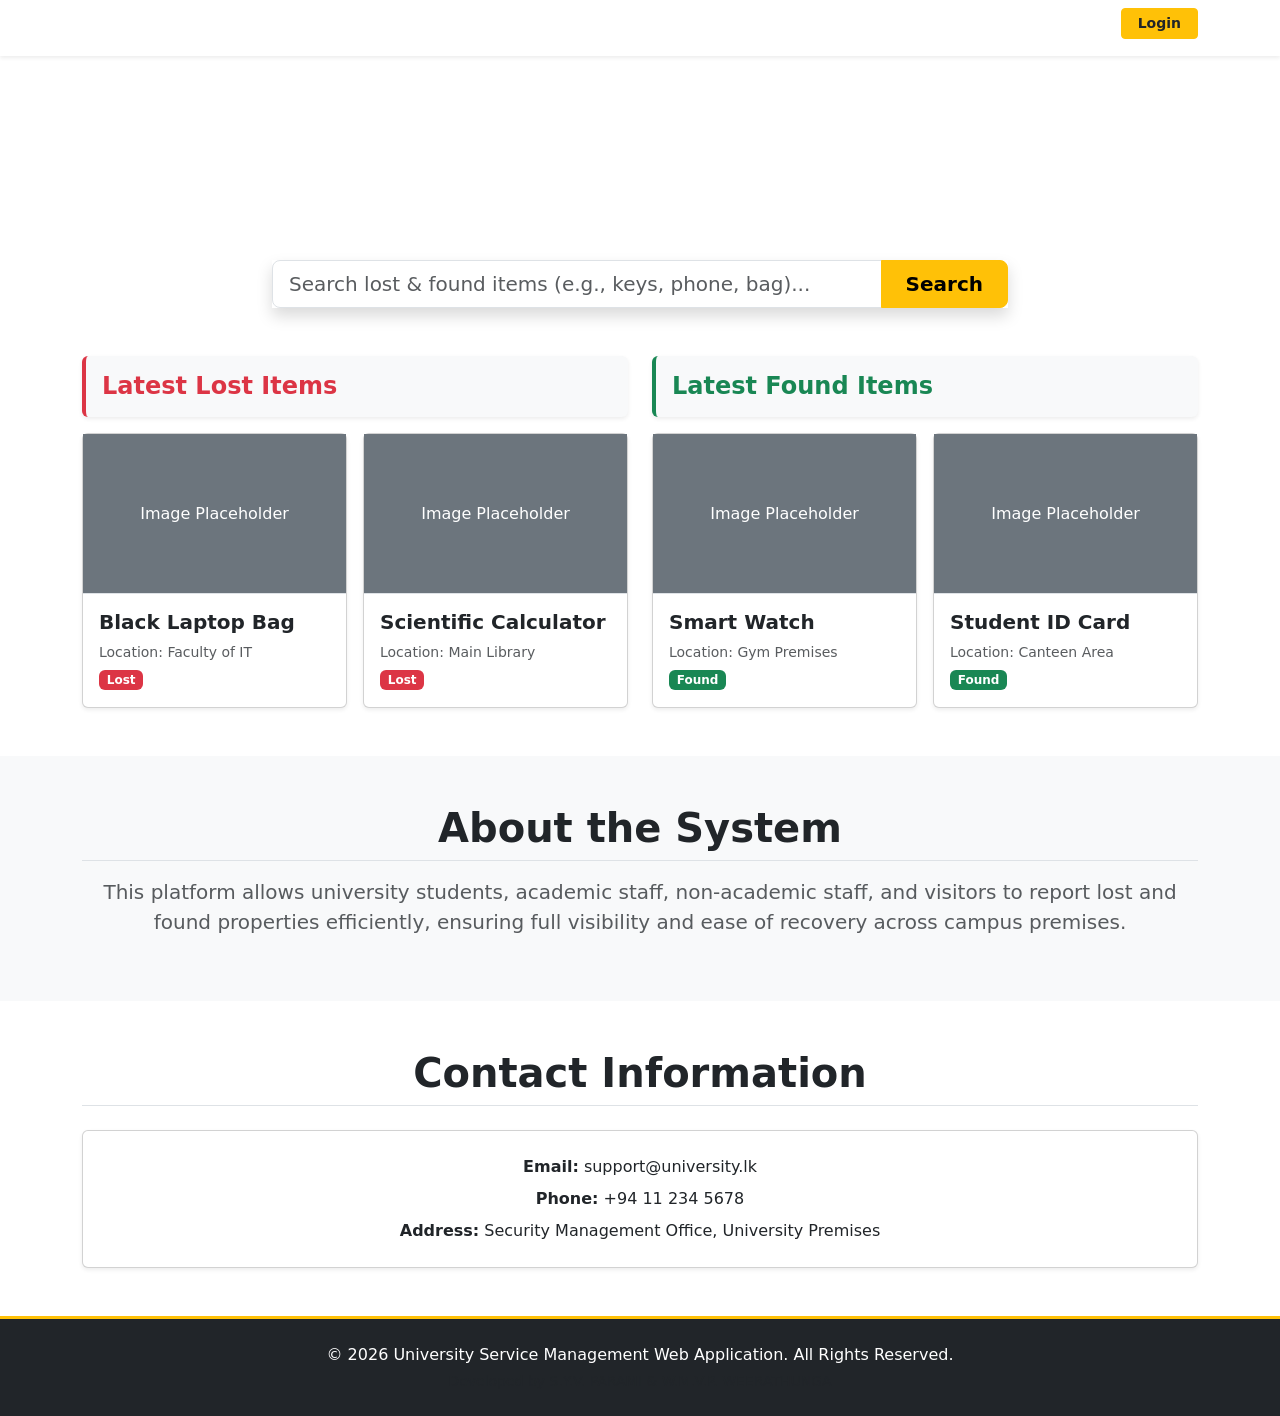
==== index.html @ de86390f "Add Phase 2 frontend design" ====
<!DOCTYPE html>
<html lang="en">
<head>
    <meta charset="UTF-8">
    <meta name="viewport" content="width=device-width, initial-scale=1.0">
    <title>University Inquiry & Lost Property System</title>
    <!-- Bootstrap 5 CSS -->
    <link href="https://cdn.jsdelivr.net/npm/bootstrap@5.3.2/dist/css/bootstrap.min.css" rel="stylesheet">
    <!-- Custom CSS -->
    <link rel="stylesheet" href="assets/css/style.css">
</head>
<body>

    <!-- Navigation Bar -->
    <nav class="navbar navbar-expand-lg navbar-dark bg-university shadow-sm sticky-top">
        <div class="container">
            <a class="navbar-brand fw-bold" href="index.html">UniLostFound</a>
            <button class="navbar-toggler" type="button" data-bs-toggle="collapse" data-bs-target="#navbarNav">
                <span class="navbar-toggler-icon"></span>
            </button>
            <div class="collapse navbar-collapse" id="navbarNav">
                <ul class="navbar-nav ms-auto fw-semibold">
                    <li class="nav-item"><a class="nav-link active" href="index.html">Home</a></li>
                    <li class="nav-item"><a class="nav-link" href="index.html#about">About</a></li>
                    <li class="nav-item"><a class="nav-link" href="report.html">Lost & Found</a></li>
                    <li class="nav-item"><a class="nav-link" href="dashboard.html">Dashboard</a></li>
                    <li class="nav-item"><a class="nav-link" href="index.html#contact">Contact</a></li>
                    <li class="nav-item"><a class="btn btn-warning btn-sm ms-lg-2 px-3 text-dark fw-bold" href="auth.html">Login</a></li>
                </ul>
            </div>
        </div>
    </nav>

    <!-- Hero Search Section -->
    <header class="hero-section text-center text-white d-flex align-items-center">
        <div class="container">
            <h1 class="display-4 fw-bold mb-3">UNIVERSITY INQUIRY & LOST PROPERTY SYSTEM</h1>
            <p class="lead mb-4">Report, search, and recover lost items quickly within the campus community.</p>
            <div class="row justify-content-center">
                <div class="col-md-8">
                    <div class="input-group input-group-lg shadow">
                        <input type="text" class="form-control" placeholder="Search lost & found items (e.g., keys, phone, bag)...">
                        <a href="report.html" class="btn btn-warning px-4 fw-bold">Search</a>
                    </div>
                </div>
            </div>
        </div>
    </header>

    <!-- Latest Items Showcase (Cards Component) -->
    <main class="container my-5">
        <div class="row g-4">
            <!-- Latest Lost Items -->
            <div class="col-md-6">
                <div class="p-3 bg-light rounded shadow-sm mb-3 border-start border-4 border-danger">
                    <h3 class="h4 text-danger fw-bold mb-0">Latest Lost Items</h3>
                </div>
                <div class="row row-cols-1 row-cols-sm-2 g-3">
                    <div class="col">
                        <div class="card h-100 shadow-sm transition-card">
                            <div class="bg-secondary text-white d-flex align-items-center justify-content-center border-bottom" style="height: 160px;">Image Placeholder</div>
                            <div class="card-body">
                                <h5 class="card-title fw-bold">Black Laptop Bag</h5>
                                <p class="card-text text-muted small mb-1">Location: Faculty of IT</p>
                                <span class="badge bg-danger">Lost</span>
                            </div>
                        </div>
                    </div>
                    <div class="col">
                        <div class="card h-100 shadow-sm transition-card">
                            <div class="bg-secondary text-white d-flex align-items-center justify-content-center border-bottom" style="height: 160px;">Image Placeholder</div>
                            <div class="card-body">
                                <h5 class="card-title fw-bold">Scientific Calculator</h5>
                                <p class="card-text text-muted small mb-1">Location: Main Library</p>
                                <span class="badge bg-danger">Lost</span>
                            </div>
                        </div>
                    </div>
                </div>
            </div>

            <!-- Latest Found Items -->
            <div class="col-md-6">
                <div class="p-3 bg-light rounded shadow-sm mb-3 border-start border-4 border-success">
                    <h3 class="h4 text-success fw-bold mb-0">Latest Found Items</h3>
                </div>
                <div class="row row-cols-1 row-cols-sm-2 g-3">
                    <div class="col">
                        <div class="card h-100 shadow-sm transition-card">
                            <div class="bg-secondary text-white d-flex align-items-center justify-content-center border-bottom" style="height: 160px;">Image Placeholder</div>
                            <div class="card-body">
                                <h5 class="card-title fw-bold">Smart Watch</h5>
                                <p class="card-text text-muted small mb-1">Location: Gym Premises</p>
                                <span class="badge bg-success">Found</span>
                            </div>
                        </div>
                    </div>
                    <div class="col">
                        <div class="card h-100 shadow-sm transition-card">
                            <div class="bg-secondary text-white d-flex align-items-center justify-content-center border-bottom" style="height: 160px;">Image Placeholder</div>
                            <div class="card-body">
                                <h5 class="card-title fw-bold">Student ID Card</h5>
                                <p class="card-text text-muted small mb-1">Location: Canteen Area</p>
                                <span class="badge bg-success">Found</span>
                            </div>
                        </div>
                    </div>
                </div>
            </div>
        </div>
    </main>

    <!-- About Section -->
    <section id="about" class="py-5 bg-light text-center">
        <div class="container max-w-750">
            <h2 class="fw-bold mb-3 border-bottom pb-2 display-6 text-university">About the System</h2>
            <p class="lead text-muted">This platform allows university students, academic staff, non-academic staff, and visitors to report lost and found properties efficiently, ensuring full visibility and ease of recovery across campus premises.</p>
        </div>
    </section>

    <!-- Contact Section -->
    <section id="contact" class="py-5 text-center">
        <div class="container max-w-600">
            <h2 class="fw-bold mb-4 border-bottom pb-2 display-6 text-university">Contact Information</h2>
            <div class="card shadow-sm p-4">
                <p class="mb-2"><strong>Email:</strong> support@university.lk</p>
                <p class="mb-2"><strong>Phone:</strong> +94 11 234 5678</p>
                <p class="mb-0"><strong>Address:</strong> Security Management Office, University Premises</p>
            </div>
        </div>
    </section>

    <!-- Footer -->
    <footer class="bg-dark text-white text-center py-4 border-top border-warning border-3">
        <div class="container">
            <p class="mb-1">&copy; 2026 University Service Management Web Application. All Rights Reserved.</p>
            <p class="small text-muted mb-0">Developed by S.Y.V. PARAMI & W.M.V.P. WEERATHUNGA</p>
        </div>
    </footer>

    <!-- Bootstrap 5 JavaScript Bundle -->
    <script src="https://cdn.jsdelivr.net/npm/bootstrap@5.3.2/dist/js/bootstrap.bundle.min.js"></script>
</body>
</html>
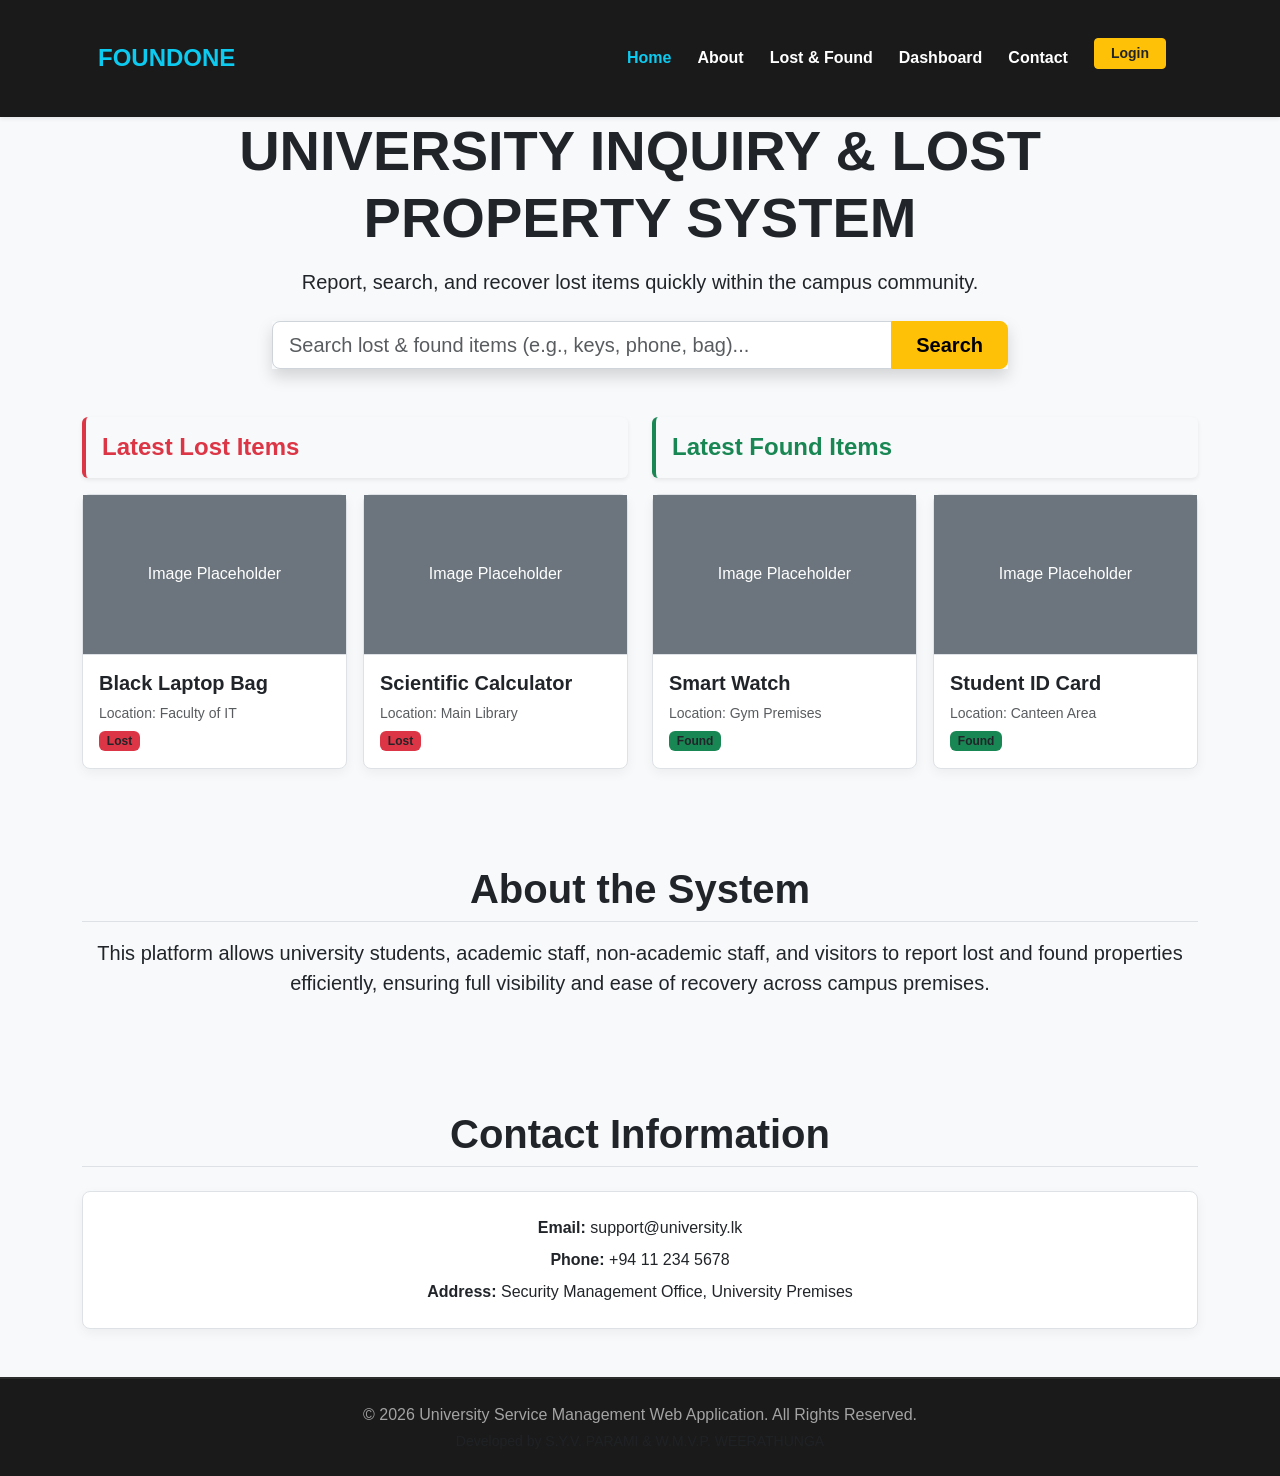
==== commit ffee36ef: "WIP: Fixed report.html layout errors and updated master CSS" ====
--- a/index.html
+++ b/index.html
@@ -4,17 +4,16 @@
     <meta charset="UTF-8">
     <meta name="viewport" content="width=device-width, initial-scale=1.0">
     <title>University Inquiry & Lost Property System</title>
-    <!-- Bootstrap 5 CSS -->
+
     <link href="https://cdn.jsdelivr.net/npm/bootstrap@5.3.2/dist/css/bootstrap.min.css" rel="stylesheet">
-    <!-- Custom CSS -->
-    <link rel="stylesheet" href="assets/css/style.css">
+  
+    <link rel="stylesheet" href="style.css?v=99">
 </head>
 <body>
 
-    <!-- Navigation Bar -->
     <nav class="navbar navbar-expand-lg navbar-dark bg-university shadow-sm sticky-top">
         <div class="container">
-            <a class="navbar-brand fw-bold" href="index.html">UniLostFound</a>
+            <a class="navbar-brand fw-bold" href="index.html">FOUNDONE</a>
             <button class="navbar-toggler" type="button" data-bs-toggle="collapse" data-bs-target="#navbarNav">
                 <span class="navbar-toggler-icon"></span>
             </button>
@@ -31,7 +30,6 @@
         </div>
     </nav>
 
-    <!-- Hero Search Section -->
     <header class="hero-section text-center text-white d-flex align-items-center">
         <div class="container">
             <h1 class="display-4 fw-bold mb-3">UNIVERSITY INQUIRY & LOST PROPERTY SYSTEM</h1>
@@ -47,10 +45,10 @@
         </div>
     </header>
 
-    <!-- Latest Items Showcase (Cards Component) -->
+ 
     <main class="container my-5">
         <div class="row g-4">
-            <!-- Latest Lost Items -->
+           
             <div class="col-md-6">
                 <div class="p-3 bg-light rounded shadow-sm mb-3 border-start border-4 border-danger">
                     <h3 class="h4 text-danger fw-bold mb-0">Latest Lost Items</h3>
@@ -79,7 +77,6 @@
                 </div>
             </div>
 
-            <!-- Latest Found Items -->
             <div class="col-md-6">
                 <div class="p-3 bg-light rounded shadow-sm mb-3 border-start border-4 border-success">
                     <h3 class="h4 text-success fw-bold mb-0">Latest Found Items</h3>
@@ -110,7 +107,6 @@
         </div>
     </main>
 
-    <!-- About Section -->
     <section id="about" class="py-5 bg-light text-center">
         <div class="container max-w-750">
             <h2 class="fw-bold mb-3 border-bottom pb-2 display-6 text-university">About the System</h2>
@@ -118,7 +114,6 @@
         </div>
     </section>
 
-    <!-- Contact Section -->
     <section id="contact" class="py-5 text-center">
         <div class="container max-w-600">
             <h2 class="fw-bold mb-4 border-bottom pb-2 display-6 text-university">Contact Information</h2>
@@ -130,7 +125,6 @@
         </div>
     </section>
 
-    <!-- Footer -->
     <footer class="bg-dark text-white text-center py-4 border-top border-warning border-3">
         <div class="container">
             <p class="mb-1">&copy; 2026 University Service Management Web Application. All Rights Reserved.</p>
@@ -138,7 +132,6 @@
         </div>
     </footer>
 
-    <!-- Bootstrap 5 JavaScript Bundle -->
     <script src="https://cdn.jsdelivr.net/npm/bootstrap@5.3.2/dist/js/bootstrap.bundle.min.js"></script>
 </body>
 </html>
--- a/style.css
+++ b/style.css
@@ -0,0 +1,70 @@
+
+   
+body {
+    background-color: #f8f9fa !important;
+    color: #212529 !important;
+    font-family: 'Segoe UI', Tahoma, Geneva, Verdana, sans-serif !important;
+}
+
+
+h1, h2, h3, h4, h5, h6, .display-4, .lead, p, label, .form-label, span {
+    color: #212529 !important;
+}
+
+
+nav, .navbar, .navbar-dark, [class*="navbar"] {
+    background-color: #1a1a1a !important; 
+    padding: 0.8rem 1rem !important;
+}
+
+
+.navbar-brand {
+    color: #0dcaf0 !important; 
+    font-weight: bold !important;
+    font-size: 1.5rem !important;
+}
+
+
+.nav-link {
+    color: #ffffff !important; 
+    margin-right: 10px !important;
+}
+
+.nav-link:hover {
+    color: #0dcaf0 !important;
+}
+
+.nav-link.active {
+    color: #0dcaf0 !important;
+    font-weight: bold !important;
+}
+
+
+.navbar-toggler-icon {
+    filter: invert(1) !important;
+}
+
+
+footer, .bg-dark.text-center, footer.bg-dark {
+    background-color: #1a1a1a !important;
+    border-top: 2px solid #2d2d2d !important;
+    padding: 1.5rem 0 !important;
+}
+
+footer p, footer span, footer a, .text-white-50 {
+    color: rgba(255, 255, 255, 0.6) !important; 
+}
+
+
+.card-custom, .card {
+    background-color: #ffffff !important;
+    border: 1px solid #dee2e6 !important;
+    box-shadow: 0 4px 12px rgba(0, 0, 0, 0.05) !important;
+    border-radius: 8px !important;
+}
+
+.form-control, .form-select {
+    background-color: #ffffff !important;
+    border: 1px solid #ced4da !important;
+    color: #212529 !important;
+}
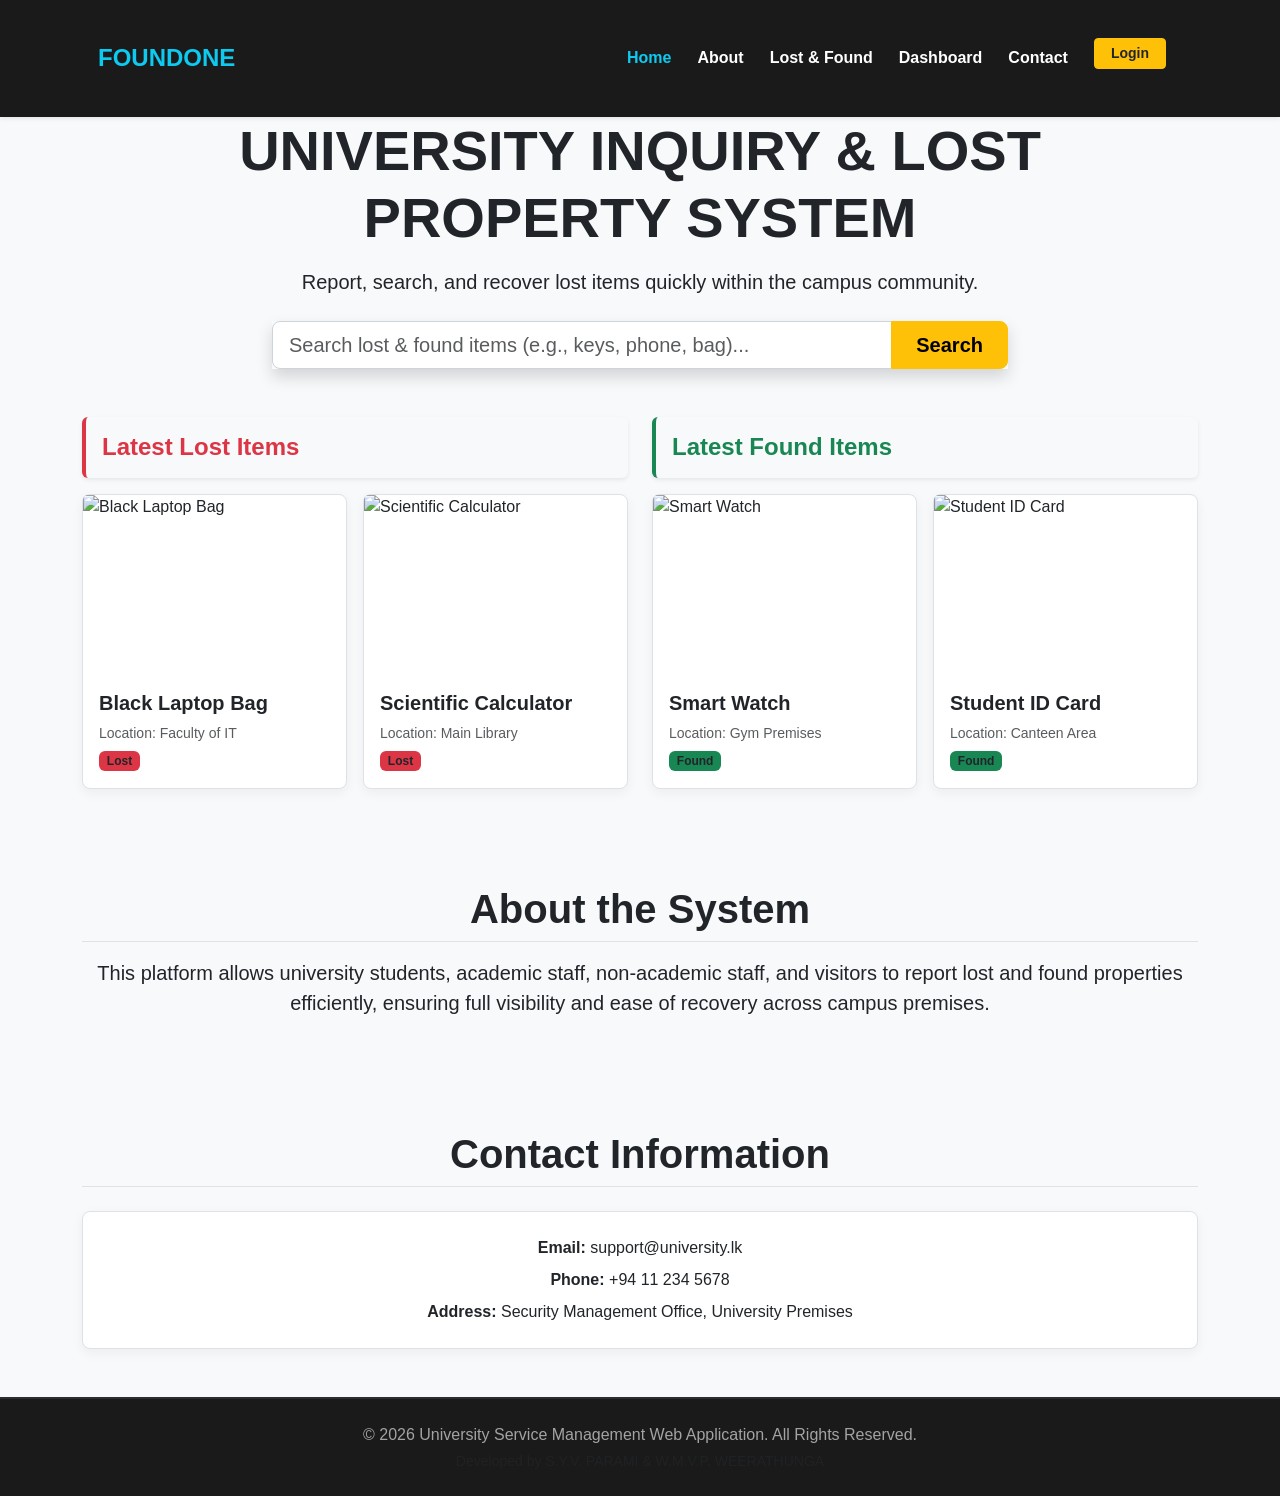
==== commit 659eaa07: "Update recent code changes" ====
--- a/index.html
+++ b/index.html
@@ -6,7 +6,6 @@
     <title>University Inquiry & Lost Property System</title>
 
     <link href="https://cdn.jsdelivr.net/npm/bootstrap@5.3.2/dist/css/bootstrap.min.css" rel="stylesheet">
-  
     <link rel="stylesheet" href="style.css?v=99">
 </head>
 <body>
@@ -45,7 +44,6 @@
         </div>
     </header>
 
- 
     <main class="container my-5">
         <div class="row g-4">
            
@@ -54,9 +52,10 @@
                     <h3 class="h4 text-danger fw-bold mb-0">Latest Lost Items</h3>
                 </div>
                 <div class="row row-cols-1 row-cols-sm-2 g-3">
+                    
                     <div class="col">
                         <div class="card h-100 shadow-sm transition-card">
-                            <div class="bg-secondary text-white d-flex align-items-center justify-content-center border-bottom" style="height: 160px;">Image Placeholder</div>
+                            <img src="https://modella.lk/wp-content/uploads/2026/03/5.png" class="card-img-top" alt="Black Laptop Bag" style="height: 180px; object-fit: cover;">
                             <div class="card-body">
                                 <h5 class="card-title fw-bold">Black Laptop Bag</h5>
                                 <p class="card-text text-muted small mb-1">Location: Faculty of IT</p>
@@ -64,9 +63,10 @@
                             </div>
                         </div>
                     </div>
+
                     <div class="col">
                         <div class="card h-100 shadow-sm transition-card">
-                            <div class="bg-secondary text-white d-flex align-items-center justify-content-center border-bottom" style="height: 160px;">Image Placeholder</div>
+                            <img src="https://encrypted-tbn0.gstatic.com/images?q=tbn:ANd9GcS2wMuDidtHu-jh3j0ulnuiAhXrTPnX9idIMr4f46iq7FLjc25Iryv4uNw&s=10" class="card-img-top" alt="Scientific Calculator" style="height: 180px; object-fit: cover;">
                             <div class="card-body">
                                 <h5 class="card-title fw-bold">Scientific Calculator</h5>
                                 <p class="card-text text-muted small mb-1">Location: Main Library</p>
@@ -74,6 +74,7 @@
                             </div>
                         </div>
                     </div>
+
                 </div>
             </div>
 
@@ -82,9 +83,10 @@
                     <h3 class="h4 text-success fw-bold mb-0">Latest Found Items</h3>
                 </div>
                 <div class="row row-cols-1 row-cols-sm-2 g-3">
+
                     <div class="col">
                         <div class="card h-100 shadow-sm transition-card">
-                            <div class="bg-secondary text-white d-flex align-items-center justify-content-center border-bottom" style="height: 160px;">Image Placeholder</div>
+                            <img src="https://encrypted-tbn0.gstatic.com/images?q=tbn:ANd9GcRYflt1r1m2YLzsNdAt9_FnVT-8mtU7vgTQekXShl7V0w&s=10" class="card-img-top" alt="Smart Watch" style="height: 180px; object-fit: cover;">
                             <div class="card-body">
                                 <h5 class="card-title fw-bold">Smart Watch</h5>
                                 <p class="card-text text-muted small mb-1">Location: Gym Premises</p>
@@ -92,9 +94,10 @@
                             </div>
                         </div>
                     </div>
+
                     <div class="col">
                         <div class="card h-100 shadow-sm transition-card">
-                            <div class="bg-secondary text-white d-flex align-items-center justify-content-center border-bottom" style="height: 160px;">Image Placeholder</div>
+                            <img src="https://rsbmultishop.lk/wp-content/uploads/2025/04/Student-identity-cards-printing-by-rsb-multishop.png" class="card-img-top" alt="Student ID Card" style="height: 180px; object-fit: cover;">
                             <div class="card-body">
                                 <h5 class="card-title fw-bold">Student ID Card</h5>
                                 <p class="card-text text-muted small mb-1">Location: Canteen Area</p>
@@ -102,8 +105,10 @@
                             </div>
                         </div>
                     </div>
+
                 </div>
             </div>
+
         </div>
     </main>
 
@@ -125,6 +130,7 @@
         </div>
     </section>
 
+    
     <footer class="bg-dark text-white text-center py-4 border-top border-warning border-3">
         <div class="container">
             <p class="mb-1">&copy; 2026 University Service Management Web Application. All Rights Reserved.</p>
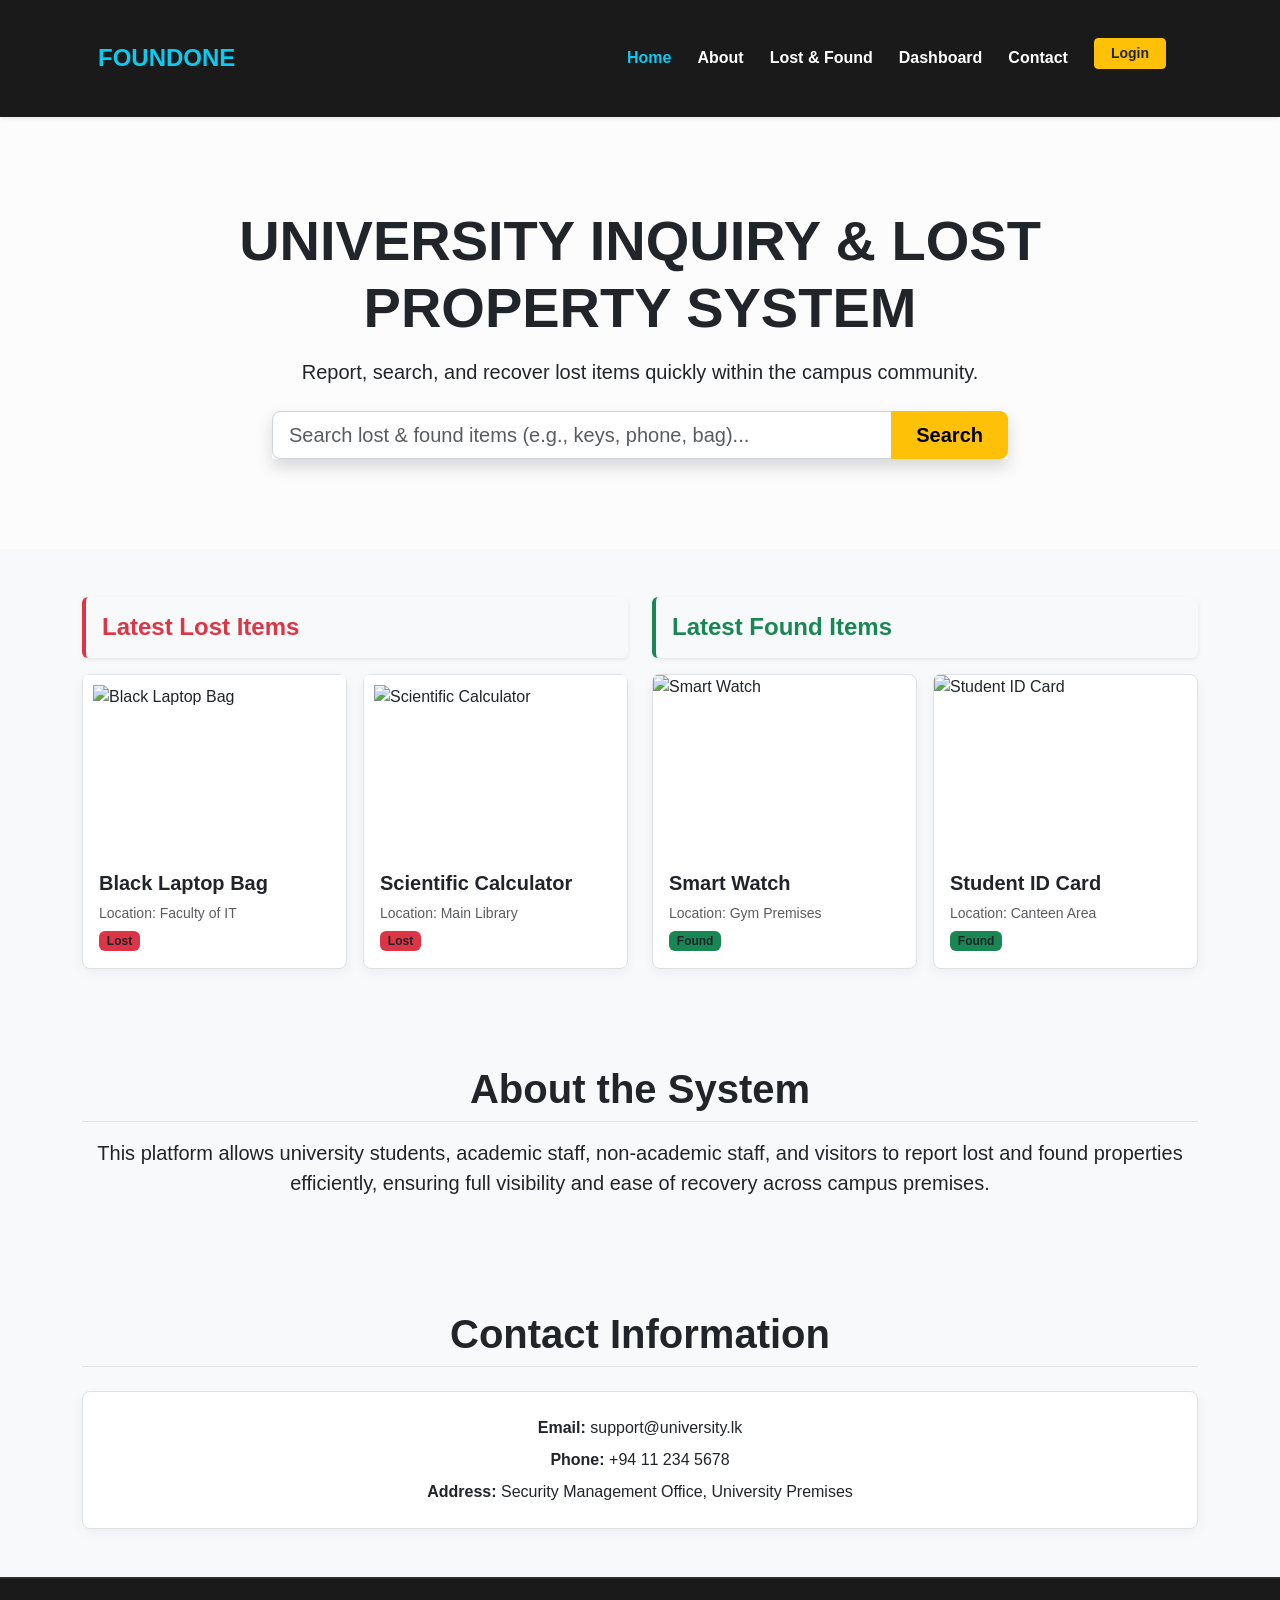
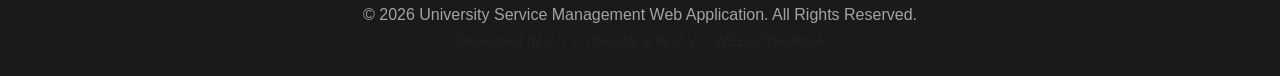
==== commit 22cdb450: "local updates before pull" ====
--- a/index.html
+++ b/index.html
@@ -55,7 +55,7 @@
                     
                     <div class="col">
                         <div class="card h-100 shadow-sm transition-card">
-                            <img src="https://modella.lk/wp-content/uploads/2026/03/5.png" class="card-img-top" alt="Black Laptop Bag" style="height: 180px; object-fit: cover;">
+                            <img src="https://modella.lk/wp-content/uploads/2026/03/5.png" class="card-img-top" alt="Black Laptop Bag" style="height: 180px; object-fit: contain; padding: 10px; background-color: #ffffff;">
                             <div class="card-body">
                                 <h5 class="card-title fw-bold">Black Laptop Bag</h5>
                                 <p class="card-text text-muted small mb-1">Location: Faculty of IT</p>
@@ -66,7 +66,7 @@
 
                     <div class="col">
                         <div class="card h-100 shadow-sm transition-card">
-                            <img src="https://encrypted-tbn0.gstatic.com/images?q=tbn:ANd9GcS2wMuDidtHu-jh3j0ulnuiAhXrTPnX9idIMr4f46iq7FLjc25Iryv4uNw&s=10" class="card-img-top" alt="Scientific Calculator" style="height: 180px; object-fit: cover;">
+                            <img src="https://encrypted-tbn0.gstatic.com/images?q=tbn:ANd9GcS2wMuDidtHu-jh3j0ulnuiAhXrTPnX9idIMr4f46iq7FLjc25Iryv4uNw&s=10" class="card-img-top" alt="Scientific Calculator" style="height: 180px; object-fit: contain; padding: 10px; background-color: #ffffff;">
                             <div class="card-body">
                                 <h5 class="card-title fw-bold">Scientific Calculator</h5>
                                 <p class="card-text text-muted small mb-1">Location: Main Library</p>
--- a/style.css
+++ b/style.css
@@ -67,4 +67,11 @@
     background-color: #ffffff !important;
     border: 1px solid #ced4da !important;
     color: #212529 !important;
+}
+.hero-section {
+    background-image: linear-gradient(rgba(255, 255, 255, 0.5), rgba(255, 255, 255, 0.5)), url(https://sagaciousresearch.com/wp-content/uploads/Trademark-Search-1.jpg);
+    background-size: cover;
+    background-position: center;
+    padding: 90px 0;
+    width: 100%;
 }
